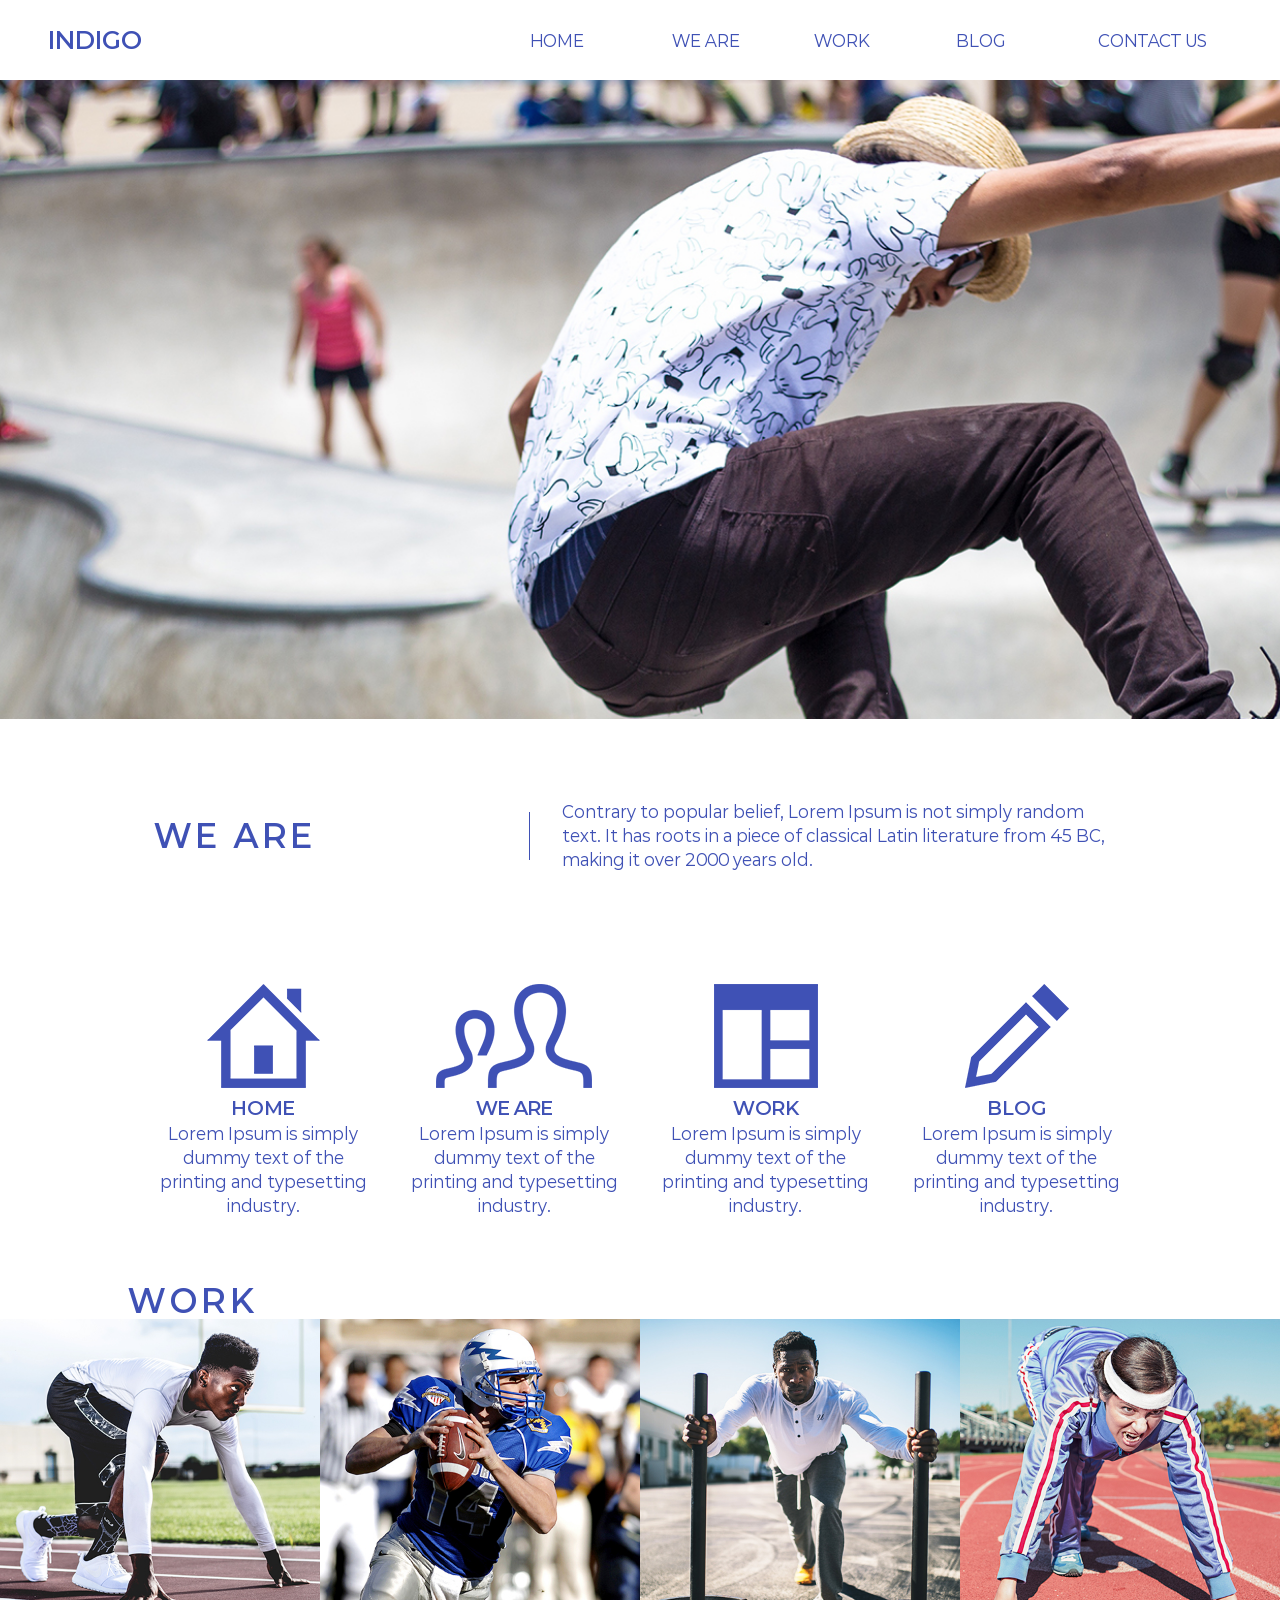
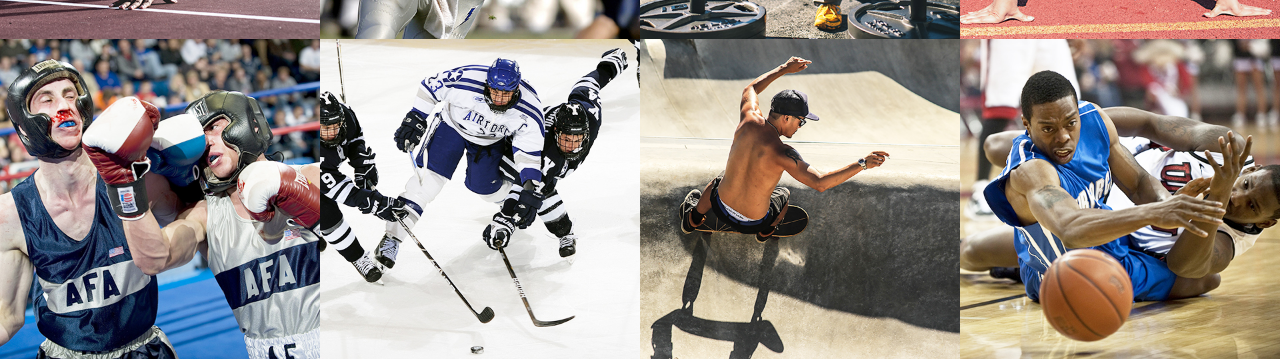
==== response/index.html @ c14c9b2c "create create" ====
<!DOCTYPE html>
<html lang="ko">
<head>
  <meta charset="UTF-8">
  <meta name="viewport" content="width=device-width, initial-scale=1.0">
  <link rel="icon" href="./images/favicon.ico" type="image/x-icon">
  <link rel="stylesheet" href="https://cdnjs.cloudflare.com/ajax/libs/font-awesome/6.7.2/css/all.min.css" integrity="sha512-Evv84Mr4kqVGRNSgIGL/F/aIDqQb7xQ2vcrdIwxfjThSH8CSR7PBEakCr51Ck+w+/U6swU2Im1vVX0SVk9ABhg==" crossorigin="anonymous" referrerpolicy="no-referrer" />
  <link rel="stylesheet" href="./css/reset.css">
  <link rel="stylesheet" href="./css/fonts.css">  
  <link rel="stylesheet" href="./css/style.css">
  <title>INDIGO</title>
</head>
<body>
  <header id="home">
    <nav>
      <h1>INDIGO</h1>
      <div class="menu-icon"><i class="fa-solid fa-bars"></i></div>
      <ul>
        <li><a href="#">HOME</a></li>
        <li><a href="#">WE ARE</a></li>
        <li><a href="#">WORK</a></li>
        <li><a href="#">BLOG</a></li>
        <li><a href="#">CONTACT US</a></li>
      </ul>
    </nav>
  </header>
  <section id="about">
    <article class="weare">
      <h2>WE ARE</h2>
      <p>Contrary to popular belief, Lorem Ipsum is not simply random text. It has roots in a piece of classical Latin literature from 45 BC, making it over 2000 years old.</p>
    </article>
    <ul class="icon">
      <li>
        <img src="./images/promo01.png" alt="home 이미지">
        <h3>HOME</h3>
        <p>Lorem Ipsum is simply dummy text of the printing and typesetting industry.</p>
      </li>
      <li>
        <img src="./images/promo02.png" alt="we are 이미지">
        <h3>WE ARE</h3>
        <p>Lorem Ipsum is simply dummy text of the printing and typesetting industry.</p>
      </li>
      <li>
        <img src="./images/promo03.png" alt="work 이미지">
        <h3>WORK</h3>
        <p>Lorem Ipsum is simply dummy text of the printing and typesetting industry.</p>
      </li>
      <li>
        <img src="./images/promo04.png" alt="blog 이미지">
        <h3>BLOG</h3>
        <p>Lorem Ipsum is simply dummy text of the printing and typesetting industry.</p>
      </li>
    </ul>
  </section>
  <section id="work">
    <h2>WORK</h2>
    <article>
      <a href="#">
        <p>이미지1 <br> WEB/PRINT</p>
      </a>
      <a href="#">
        <p>이미지2 <br> WEB/PRINT</p>
      </a>
      <a href="#">
        <p>이미지3 <br> WEB/PRINT</p>
      </a>
      <a href="#">
        <p>이미지4 <br> WEB/PRINT</p>
      </a>
      <a href="#">
        <p>이미지5 <br> WEB/PRINT</p>
      </a>
      <a href="#">
        <p>이미지6 <br> WEB/PRINT</p>
      </a>
      <a href="#">
        <p>이미지7 <br> WEB/PRINT</p>
      </a>
      <a href="#">
        <p>이미지8 <br> WEB/PRINT</p>
      </a>
    </article>
  </section>
</html>
---- response/css/fonts.css ----
@font-face {
  font-family: 'Paperlogy';
  src: url('../font/Paperlogy-1Thin.ttf') format('truetype');
  font-weight: 100;
  font-style: normal;
}
@font-face {
  font-family: 'Paperlogy';
  src: url('../font/Paperlogy-4Regular.ttf') format('truetype');
  font-weight: 400;
  font-style: normal;
}
@font-face {
  font-family: 'Paperlogy';
  src: url('../font/Paperlogy-6SemiBold.ttf') format('truetype');
  font-weight: 600;
  font-style: normal;
}
---- response/css/style.css ----
body {
  font-family: "Paperlogy", sans-serif;
  color: #3F51B5;
}

header {
  height: 80vh;
  width: 100%;
  background-image: url(../images/slide01.jpg);
  background-repeat: no-repeat;
  background-position: center;
  background-size: cover;
}
header nav {
  height: 80px;
  background-color: #fff;
  padding: 0 3rem;
  display: -webkit-box;
  display: -ms-flexbox;
  display: flex;
  -webkit-box-pack: justify;
      -ms-flex-pack: justify;
          justify-content: space-between;
  -webkit-box-align: center;
      -ms-flex-align: center;
          align-items: center;
  -webkit-box-orient: horizontal;
  -webkit-box-direction: normal;
      -ms-flex-direction: row;
          flex-direction: row;
}
header nav .menu-icon {
  font-size: 1.5rem;
  cursor: pointer;
}
@media screen and (min-width: 768px) {
  header nav .menu-icon {
    display: none;
  }
}
header nav .menu-icon:hover + ul {
  display: block;
}
header nav ul {
  display: none;
  width: 100%;
  position: absolute;
  top: 80px;
  left: 0;
}
header nav ul li {
  width: 100%;
  background-color: #3F51B5;
  color: #eee;
  padding: 0.5rem 0;
}
header nav ul li a {
  width: 100%;
  padding: 0 0.5rem;
}
@media screen and (min-width: 768px) {
  header nav ul li {
    width: 20%;
    padding: 0;
    background-color: #fff;
    color: #3F51B5;
  }
}
@media screen and (min-width: 768px) {
  header nav ul {
    position: static;
    width: 60%;
    display: -webkit-box;
    display: -ms-flexbox;
    display: flex;
    -webkit-box-pack: center;
        -ms-flex-pack: center;
            justify-content: center;
    -webkit-box-align: center;
        -ms-flex-align: center;
            align-items: center;
    -webkit-box-orient: horizontal;
    -webkit-box-direction: normal;
        -ms-flex-direction: row;
            flex-direction: row;
  }
}

section#about {
  margin: 2rem;
  text-align: center;
  line-height: 1.5;
}
section#about article {
  margin: 3rem 0;
}
section#about article h2 {
  font-size: 2rem;
  letter-spacing: 5px;
}
@media screen and (min-width: 768px) {
  section#about article h2 {
    width: 40%;
    text-align: left;
    border-right: 1px solid #3F51B5;
  }
}
@media screen and (min-width: 768px) {
  section#about article p {
    width: 60%;
    text-align: left;
  }
}
@media screen and (min-width: 768px) {
  section#about article {
    width: 80%;
    padding: 3rem 0;
    margin: 0 auto;
    display: -webkit-box;
    display: -ms-flexbox;
    display: flex;
    -webkit-box-pack: center;
        -ms-flex-pack: center;
            justify-content: center;
    -webkit-box-align: center;
        -ms-flex-align: center;
            align-items: center;
    -webkit-box-orient: horizontal;
    -webkit-box-direction: normal;
        -ms-flex-direction: row;
            flex-direction: row;
    gap: 2rem;
  }
}
section#about ul li {
  margin: 1rem 0;
}
@media screen and (min-width: 768px) {
  section#about ul {
    width: 80%;
    margin: 3rem auto;
    display: -webkit-box;
    display: -ms-flexbox;
    display: flex;
    -webkit-box-pack: center;
        -ms-flex-pack: center;
            justify-content: center;
    -webkit-box-align: center;
        -ms-flex-align: center;
            align-items: center;
    -webkit-box-orient: horizontal;
    -webkit-box-direction: normal;
        -ms-flex-direction: row;
            flex-direction: row;
    gap: 2rem;
  }
}

section#work h2 {
  font-size: 2rem;
  letter-spacing: 5px;
  text-align: center;
}
@media screen and (min-width: 768px) {
  section#work h2 {
    width: 80%;
    margin: 0 auto;
    text-align: left;
  }
}
section#work article {
  display: grid;
  grid-template-columns: 1fr;
}
@media screen and (min-width: 768px) {
  section#work article {
    grid-template-columns: repeat(4, 1fr);
  }
}
section#work article a {
  aspect-ratio: 1/1;
  background-repeat: no-repeat;
  background-size: cover;
}
section#work article a:nth-child(1) {
  background-image: url(../images/work01.jpg);
}
section#work article a:hover p {
  display: block;
}
section#work article a:nth-child(2) {
  background-image: url(../images/work02.jpg);
}
section#work article a:hover p {
  display: block;
}
section#work article a:nth-child(3) {
  background-image: url(../images/work03.jpg);
}
section#work article a:hover p {
  display: block;
}
section#work article a:nth-child(4) {
  background-image: url(../images/work04.jpg);
}
section#work article a:hover p {
  display: block;
}
section#work article a:nth-child(5) {
  background-image: url(../images/work05.jpg);
}
section#work article a:hover p {
  display: block;
}
section#work article a:nth-child(6) {
  background-image: url(../images/work06.jpg);
}
section#work article a:hover p {
  display: block;
}
section#work article a:nth-child(7) {
  background-image: url(../images/work07.jpg);
}
section#work article a:hover p {
  display: block;
}
section#work article a:nth-child(8) {
  background-image: url(../images/work08.jpg);
}
section#work article a:hover p {
  display: block;
}
section#work article a p {
  display: none;
  width: 100%;
  height: 100%;
  background-color: rgba(0, 0, 255, 0.5);
  color: #eee;
  padding: 1rem;
}/*# sourceMappingURL=style.css.map */
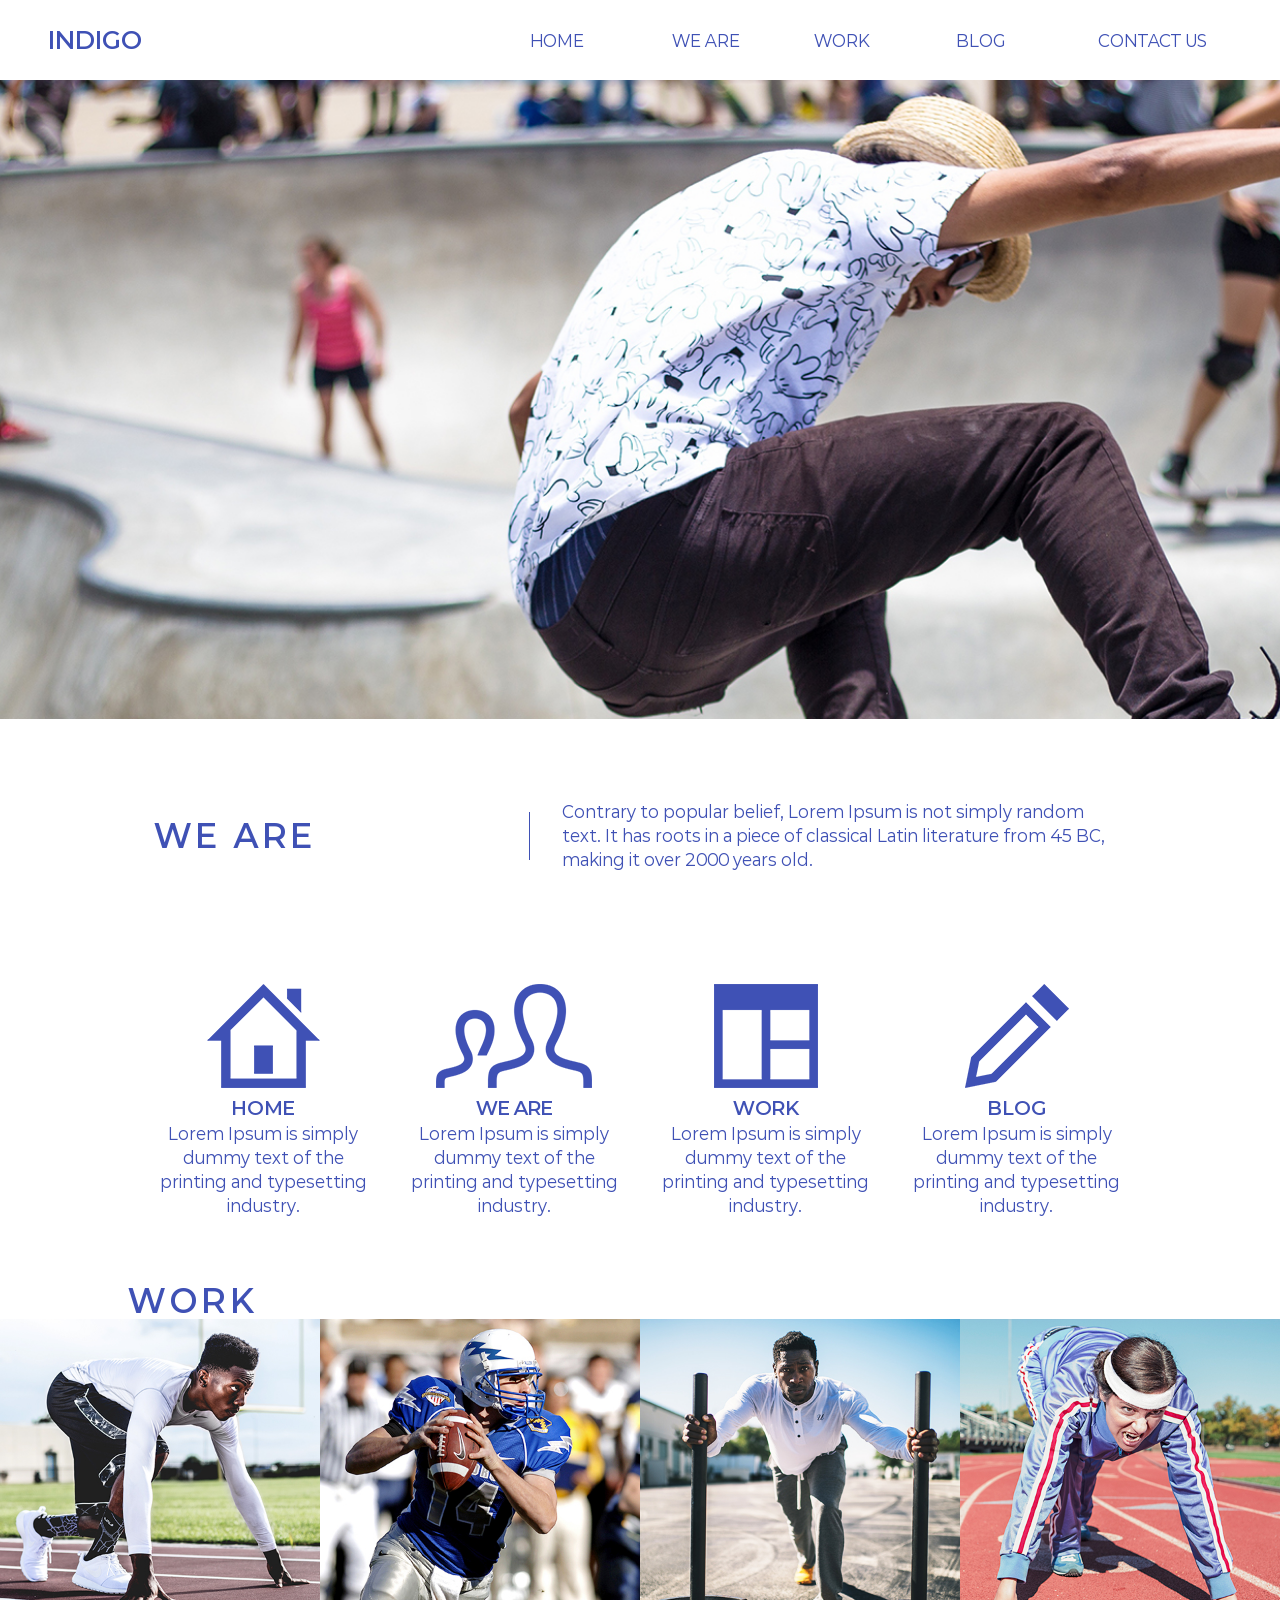
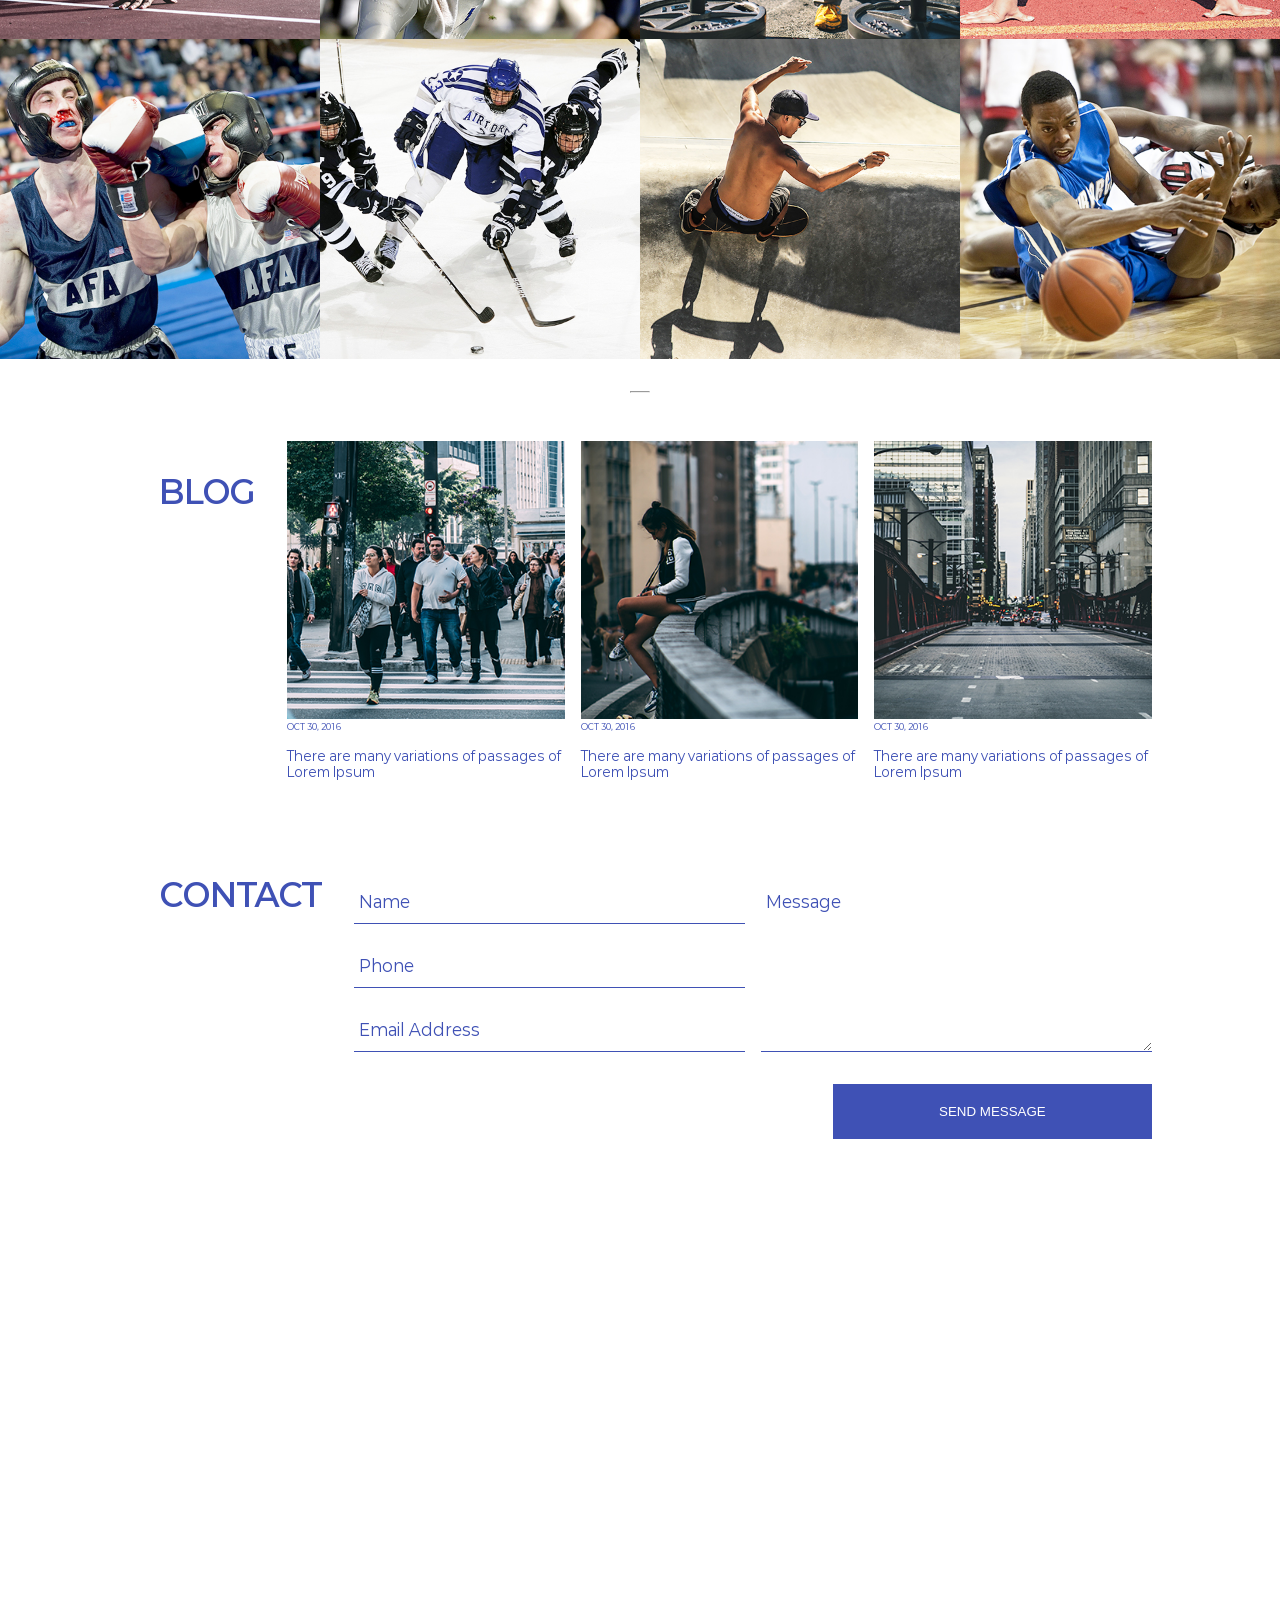
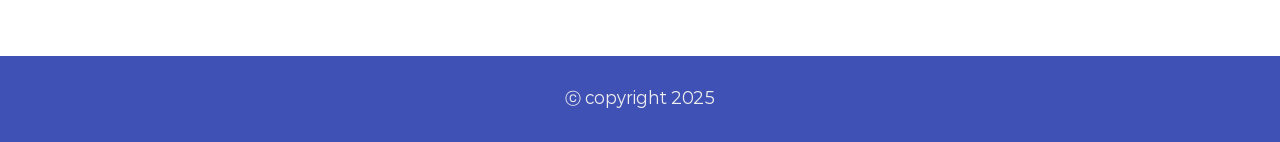
==== commit 288d03ff: "update response update response" ====
--- a/response/index.html
+++ b/response/index.html
@@ -1,84 +1,192 @@
 <!DOCTYPE html>
 <html lang="ko">
-<head>
-  <meta charset="UTF-8">
-  <meta name="viewport" content="width=device-width, initial-scale=1.0">
-  <link rel="icon" href="./images/favicon.ico" type="image/x-icon">
-  <link rel="stylesheet" href="https://cdnjs.cloudflare.com/ajax/libs/font-awesome/6.7.2/css/all.min.css" integrity="sha512-Evv84Mr4kqVGRNSgIGL/F/aIDqQb7xQ2vcrdIwxfjThSH8CSR7PBEakCr51Ck+w+/U6swU2Im1vVX0SVk9ABhg==" crossorigin="anonymous" referrerpolicy="no-referrer" />
-  <link rel="stylesheet" href="./css/reset.css">
-  <link rel="stylesheet" href="./css/fonts.css">  
-  <link rel="stylesheet" href="./css/style.css">
-  <title>INDIGO</title>
-</head>
-<body>
-  <header id="home">
-    <nav>
-      <h1>INDIGO</h1>
-      <div class="menu-icon"><i class="fa-solid fa-bars"></i></div>
+  <head>
+    <meta charset="UTF-8" />
+    <meta name="viewport" content="width=device-width, initial-scale=1.0" />
+    <link rel="icon" href="./images/favicon.ico" type="image/x-icon" />
+    <link
+      rel="stylesheet"
+      href="https://cdnjs.cloudflare.com/ajax/libs/font-awesome/6.7.2/css/all.min.css"
+      integrity="sha512-Evv84Mr4kqVGRNSgIGL/F/aIDqQb7xQ2vcrdIwxfjThSH8CSR7PBEakCr51Ck+w+/U6swU2Im1vVX0SVk9ABhg=="
+      crossorigin="anonymous"
+      referrerpolicy="no-referrer"
+    />
+    <link rel="stylesheet" href="./css/reset.css" />
+    <link rel="stylesheet" href="./css/fonts.css" />
+    <link rel="stylesheet" href="./css/style.css" />
+    <title>INDIGO</title>
+  </head>
+  <body>
+    <header id="home">
+      <nav>
+        <h1>INDIGO</h1>
+        <div class="menu-icon"><i class="fa-solid fa-bars"></i></div>
+        <ul>
+          <li><a href="#home">HOME</a></li>
+          <li><a href="#about">WE ARE</a></li>
+          <li><a href="#work">WORK</a></li>
+          <li><a href="#blog">BLOG</a></li>
+          <li><a href="#contact">CONTACT US</a></li>
+        </ul>
+      </nav>
+    </header>
+    <section id="about">
+      <article class="weare">
+        <h2>WE ARE</h2>
+        <p>
+          Contrary to popular belief, Lorem Ipsum is not simply random text. It
+          has roots in a piece of classical Latin literature from 45 BC, making
+          it over 2000 years old.
+        </p>
+      </article>
+      <ul class="icon">
+        <li>
+          <img src="./images/promo01.png" alt="home 이미지" />
+          <h3>HOME</h3>
+          <p>
+            Lorem Ipsum is simply dummy text of the printing and typesetting
+            industry.
+          </p>
+        </li>
+        <li>
+          <img src="./images/promo02.png" alt="we are 이미지" />
+          <h3>WE ARE</h3>
+          <p>
+            Lorem Ipsum is simply dummy text of the printing and typesetting
+            industry.
+          </p>
+        </li>
+        <li>
+          <img src="./images/promo03.png" alt="work 이미지" />
+          <h3>WORK</h3>
+          <p>
+            Lorem Ipsum is simply dummy text of the printing and typesetting
+            industry.
+          </p>
+        </li>
+        <li>
+          <img src="./images/promo04.png" alt="blog 이미지" />
+          <h3>BLOG</h3>
+          <p>
+            Lorem Ipsum is simply dummy text of the printing and typesetting
+            industry.
+          </p>
+        </li>
+      </ul>
+    </section>
+    <section id="work">
+      <h2>WORK</h2>
+      <article>
+        <a href="#">
+          <p>
+            이미지1 <br />
+            WEB/PRINT
+          </p>
+        </a>
+        <a href="#">
+          <p>
+            이미지2 <br />
+            WEB/PRINT
+          </p>
+        </a>
+        <a href="#">
+          <p>
+            이미지3 <br />
+            WEB/PRINT
+          </p>
+        </a>
+        <a href="#">
+          <p>
+            이미지4 <br />
+            WEB/PRINT
+          </p>
+        </a>
+        <a href="#">
+          <p>
+            이미지5 <br />
+            WEB/PRINT
+          </p>
+        </a>
+        <a href="#">
+          <p>
+            이미지6 <br />
+            WEB/PRINT
+          </p>
+        </a>
+        <a href="#">
+          <p>
+            이미지7 <br />
+            WEB/PRINT
+          </p>
+        </a>
+        <a href="#">
+          <p>
+            이미지8 <br />
+            WEB/PRINT
+          </p>
+        </a>
+      </article>
+    </section>
+    <hr />
+    <section id="blog">
+      <h2>BLOG</h2>
       <ul>
-        <li><a href="#">HOME</a></li>
-        <li><a href="#">WE ARE</a></li>
-        <li><a href="#">WORK</a></li>
-        <li><a href="#">BLOG</a></li>
-        <li><a href="#">CONTACT US</a></li>
+        <li>
+          <img src="./images/blog01.jpg" alt="블로그 이미지 01" />
+          <p>OCT 30, 2016</p>
+          <p>There are many variations of passages of Lorem Ipsum</p>
+        </li>
+        <li>
+          <img src="./images/blog02.jpg" alt="블로그 이미지 02" />
+          <p>OCT 30, 2016</p>
+          <p>There are many variations of passages of Lorem Ipsum</p>
+        </li>
+        <li>
+          <img src="./images/blog03.jpg" alt="블로그 이미지 03" />
+          <p>OCT 30, 2016</p>
+          <p>There are many variations of passages of Lorem Ipsum</p>
+        </li>
       </ul>
-    </nav>
-  </header>
-  <section id="about">
-    <article class="weare">
-      <h2>WE ARE</h2>
-      <p>Contrary to popular belief, Lorem Ipsum is not simply random text. It has roots in a piece of classical Latin literature from 45 BC, making it over 2000 years old.</p>
-    </article>
-    <ul class="icon">
-      <li>
-        <img src="./images/promo01.png" alt="home 이미지">
-        <h3>HOME</h3>
-        <p>Lorem Ipsum is simply dummy text of the printing and typesetting industry.</p>
-      </li>
-      <li>
-        <img src="./images/promo02.png" alt="we are 이미지">
-        <h3>WE ARE</h3>
-        <p>Lorem Ipsum is simply dummy text of the printing and typesetting industry.</p>
-      </li>
-      <li>
-        <img src="./images/promo03.png" alt="work 이미지">
-        <h3>WORK</h3>
-        <p>Lorem Ipsum is simply dummy text of the printing and typesetting industry.</p>
-      </li>
-      <li>
-        <img src="./images/promo04.png" alt="blog 이미지">
-        <h3>BLOG</h3>
-        <p>Lorem Ipsum is simply dummy text of the printing and typesetting industry.</p>
-      </li>
-    </ul>
-  </section>
-  <section id="work">
-    <h2>WORK</h2>
-    <article>
-      <a href="#">
-        <p>이미지1 <br> WEB/PRINT</p>
-      </a>
-      <a href="#">
-        <p>이미지2 <br> WEB/PRINT</p>
-      </a>
-      <a href="#">
-        <p>이미지3 <br> WEB/PRINT</p>
-      </a>
-      <a href="#">
-        <p>이미지4 <br> WEB/PRINT</p>
-      </a>
-      <a href="#">
-        <p>이미지5 <br> WEB/PRINT</p>
-      </a>
-      <a href="#">
-        <p>이미지6 <br> WEB/PRINT</p>
-      </a>
-      <a href="#">
-        <p>이미지7 <br> WEB/PRINT</p>
-      </a>
-      <a href="#">
-        <p>이미지8 <br> WEB/PRINT</p>
-      </a>
-    </article>
-  </section>
-</html>+    </section>
+    <section id="contact">
+      <h2>CONTACT</h2>
+      <form>
+        <div class="form-box">
+          <div class="left">
+            <label>
+              <span>Name</span>
+              <input type="text" />
+            </label>
+            <label>
+              <span>Phone</span>
+              <input type="tel" />
+            </label>
+            <label>
+              <span>Email Address</span>
+              <input type="email" />
+            </label>
+          </div>
+          <div class="right">
+            <label>
+              <span>Message</span>
+              <textarea></textarea>
+            </label>
+          </div>
+        </div>
+        <button>SEND MESSAGE</button>
+      </form>
+    </section>
+    <footer>
+      <iframe
+        src="https://www.google.com/maps/embed?pb=!1m18!1m12!1m3!1d3174.5553097327415!2d127.01115207645088!3d37.28197084039356!2m3!1f0!2f0!3f0!3m2!1i1024!2i768!4f13.1!3m3!1m2!1s0x357b43340a137667%3A0x692f2601c8996039!2z7ZmU7ISx7ZaJ6raB!5e0!3m2!1sko!2skr!4v1745979294426!5m2!1sko!2skr"
+        width="100%"
+        height="450"
+        style="border: 0"
+        allowfullscreen=""
+        loading="lazy"
+        referrerpolicy="no-referrer-when-downgrade"
+      ></iframe>
+      <p>ⓒ copyright 2025</p>
+    </footer>
+  </body>
+</html>
--- a/response/css/style.css
+++ b/response/css/style.css
@@ -1,15 +1,24 @@
+html {
+  scroll-behavior: smooth;
+}
+
 body {
   font-family: "Paperlogy", sans-serif;
   color: #3F51B5;
 }
 
 header {
-  height: 80vh;
+  height: 50vh;
   width: 100%;
   background-image: url(../images/slide01.jpg);
   background-repeat: no-repeat;
   background-position: center;
   background-size: cover;
+}
+@media screen and (min-width: 768px) {
+  header {
+    height: 80vh;
+  }
 }
 header nav {
   height: 80px;
@@ -185,44 +194,23 @@
 section#work article a:nth-child(1) {
   background-image: url(../images/work01.jpg);
 }
-section#work article a:hover p {
-  display: block;
-}
 section#work article a:nth-child(2) {
   background-image: url(../images/work02.jpg);
 }
-section#work article a:hover p {
-  display: block;
-}
 section#work article a:nth-child(3) {
   background-image: url(../images/work03.jpg);
 }
-section#work article a:hover p {
-  display: block;
-}
 section#work article a:nth-child(4) {
   background-image: url(../images/work04.jpg);
 }
-section#work article a:hover p {
-  display: block;
-}
 section#work article a:nth-child(5) {
   background-image: url(../images/work05.jpg);
 }
-section#work article a:hover p {
-  display: block;
-}
 section#work article a:nth-child(6) {
   background-image: url(../images/work06.jpg);
 }
-section#work article a:hover p {
-  display: block;
-}
 section#work article a:nth-child(7) {
   background-image: url(../images/work07.jpg);
-}
-section#work article a:hover p {
-  display: block;
 }
 section#work article a:nth-child(8) {
   background-image: url(../images/work08.jpg);
@@ -237,4 +225,179 @@
   background-color: rgba(0, 0, 255, 0.5);
   color: #eee;
   padding: 1rem;
+}
+
+hr {
+  width: 20px;
+  margin: 2rem auto;
+}
+
+section#blog {
+  width: 80%;
+  margin: 3rem auto;
+  display: -webkit-box;
+  display: -ms-flexbox;
+  display: flex;
+  -webkit-box-pack: center;
+      -ms-flex-pack: center;
+          justify-content: center;
+  -webkit-box-align: center;
+      -ms-flex-align: center;
+          align-items: center;
+  -webkit-box-orient: vertical;
+  -webkit-box-direction: normal;
+      -ms-flex-direction: column;
+          flex-direction: column;
+}
+@media screen and (min-width: 768px) {
+  section#blog {
+    -webkit-box-pack: justify;
+        -ms-flex-pack: justify;
+            justify-content: space-between;
+    -webkit-box-align: start;
+        -ms-flex-align: start;
+            align-items: flex-start;
+    -webkit-box-orient: horizontal;
+    -webkit-box-direction: normal;
+        -ms-flex-direction: row;
+            flex-direction: row;
+  }
+}
+section#blog h2 {
+  font-size: 2rem;
+  text-align: center;
+  margin: 2rem;
+}
+@media screen and (min-width: 768px) {
+  section#blog ul {
+    display: -webkit-box;
+    display: -ms-flexbox;
+    display: flex;
+    -ms-flex-pack: distribute;
+        justify-content: space-around;
+    -webkit-box-align: center;
+        -ms-flex-align: center;
+            align-items: center;
+    -webkit-box-orient: horizontal;
+    -webkit-box-direction: normal;
+        -ms-flex-direction: row;
+            flex-direction: row;
+    gap: 1rem;
+  }
+}
+section#blog ul li img {
+  width: 100%;
+}
+section#blog ul li p:nth-of-type(1) {
+  font-size: 0.5rem;
+}
+section#blog ul li p:nth-of-type(2) {
+  font-size: 0.8rem;
+  margin: 1rem 0;
+}
+
+@media screen and (min-width: 768px) {
+  section#contact {
+    display: -webkit-box;
+    display: -ms-flexbox;
+    display: flex;
+    -webkit-box-pack: center;
+        -ms-flex-pack: center;
+            justify-content: center;
+    -webkit-box-align: start;
+        -ms-flex-align: start;
+            align-items: flex-start;
+    -webkit-box-orient: horizontal;
+    -webkit-box-direction: normal;
+        -ms-flex-direction: row;
+            flex-direction: row;
+    width: 80%;
+    margin: 3rem auto;
+  }
+}
+section#contact h2 {
+  font-size: 2rem;
+  text-align: center;
+  margin: 2rem;
+}
+section#contact form {
+  width: 80%;
+  margin: 1rem auto;
+}
+@media screen and (min-width: 768px) {
+  section#contact form .form-box {
+    display: -webkit-box;
+    display: -ms-flexbox;
+    display: flex;
+    -webkit-box-pack: center;
+        -ms-flex-pack: center;
+            justify-content: center;
+    -webkit-box-align: start;
+        -ms-flex-align: start;
+            align-items: flex-start;
+    -webkit-box-orient: horizontal;
+    -webkit-box-direction: normal;
+        -ms-flex-direction: row;
+            flex-direction: row;
+    gap: 1rem;
+  }
+}
+section#contact form .form-box div {
+  width: 100%;
+}
+@media screen and (min-width: 768px) {
+  section#contact form .form-box div {
+    width: 50%;
+  }
+}
+section#contact label {
+  display: block;
+  position: relative;
+  height: 2rem;
+  margin: 2rem 0;
+}
+section#contact label span {
+  position: absolute;
+  top: 0;
+  left: 5px;
+  z-index: 3;
+}
+section#contact label input, section#contact label textarea {
+  position: absolute;
+  top: 0;
+  left: 0;
+  width: 100%;
+  height: 100%;
+  border: none;
+  border-bottom: 1px solid #3F51B5;
+}
+section#contact label textarea {
+  height: 500%;
+}
+section#contact button {
+  margin-top: 200px;
+  background-color: #3F51B5;
+  color: #fff;
+  border: none;
+  outline: none;
+  padding: 20px;
+  display: block;
+  width: 40%;
+  margin-left: auto;
+  cursor: pointer;
+}
+@media screen and (min-width: 768px) {
+  section#contact button {
+    margin-top: 0;
+  }
+}
+section#contact button:hover {
+  background-color: #171e44;
+}
+
+footer p {
+  background-color: #3F51B5;
+  color: #eee;
+  padding: 2rem 0;
+  text-align: center;
 }/*# sourceMappingURL=style.css.map */
